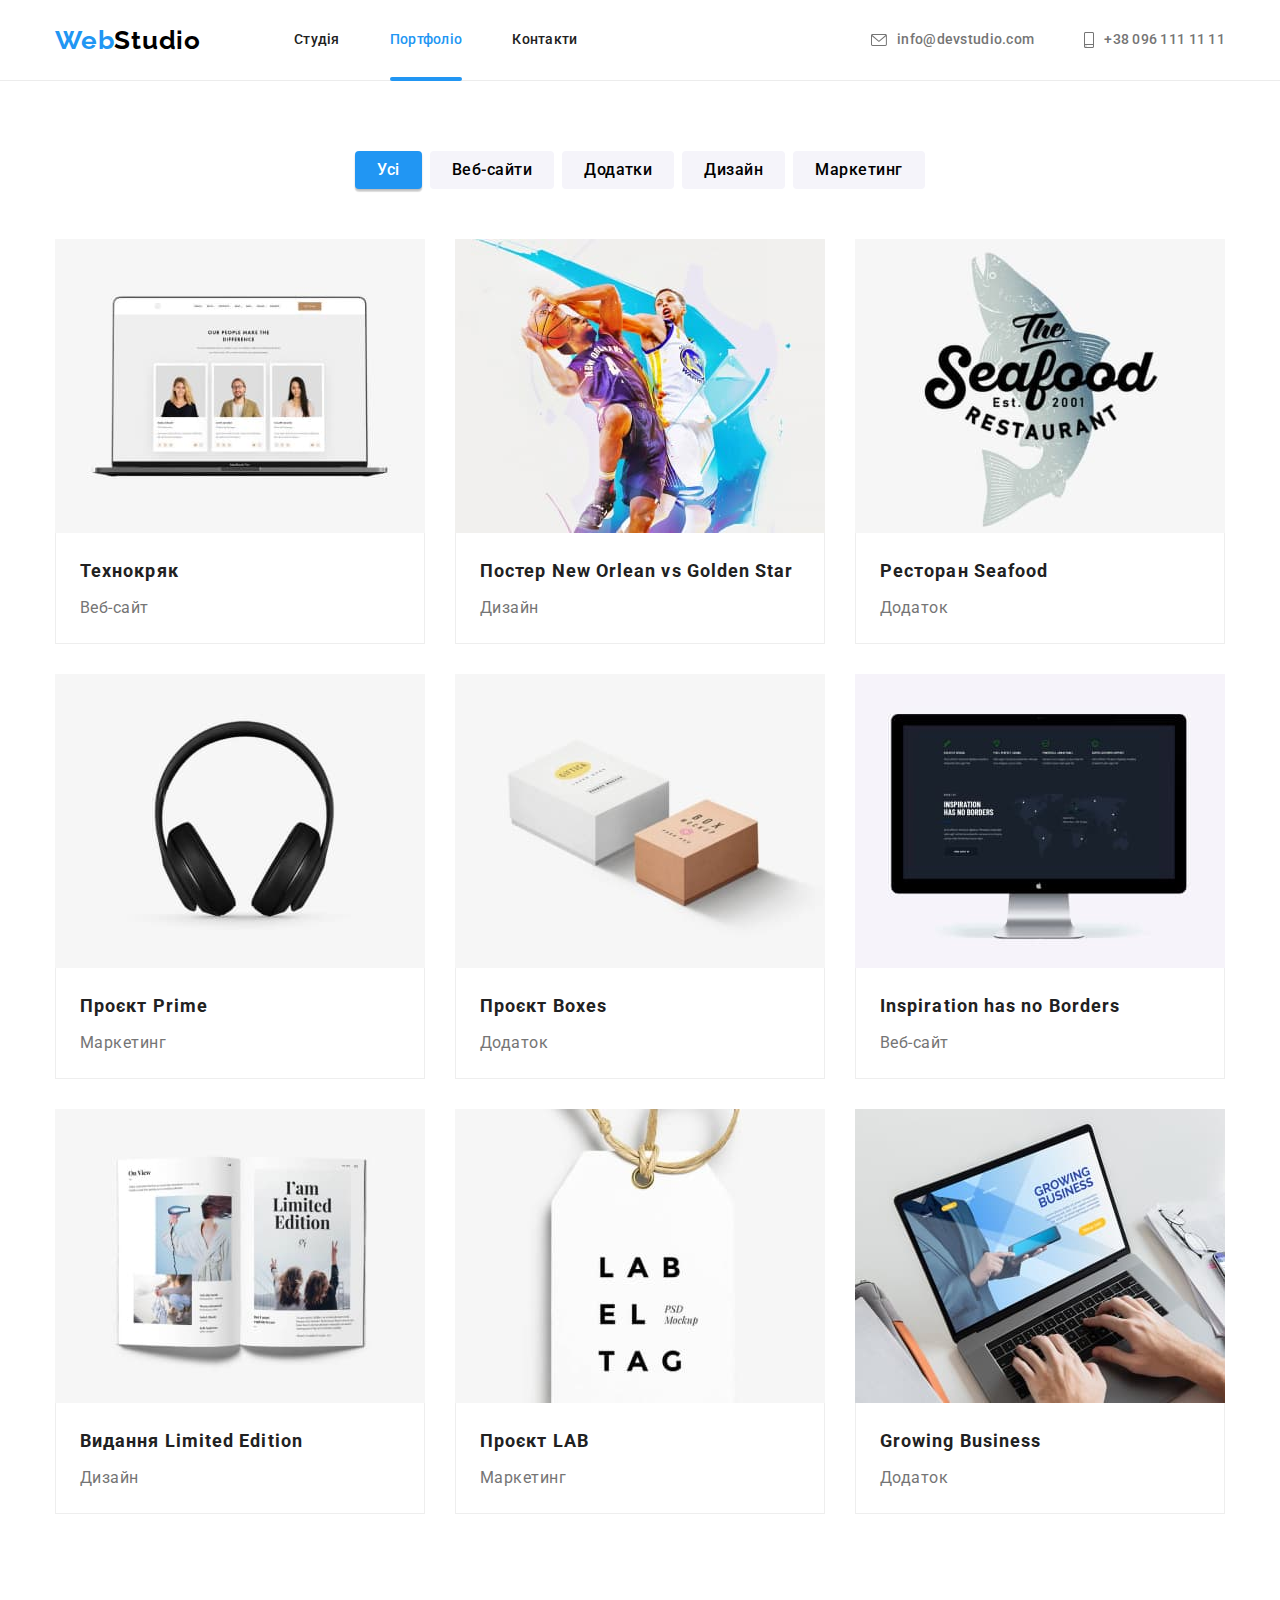
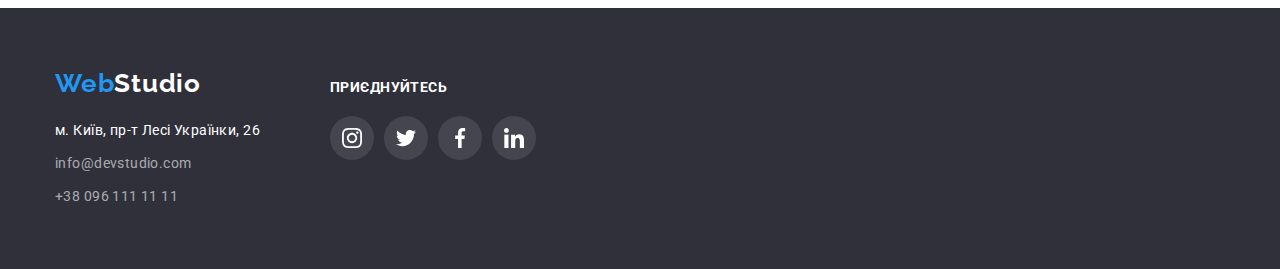
==== portfolio.html @ 8f5ef397 "переведення файлів з 5 в 6" ====
<!DOCTYPE html>
<html lang="uk">
  <head>
    <meta charset="UTF-8" />
    <meta http-equiv="X-UA-Compatible" content="IE=edge" />
    <meta name="viewport" content="width=device-width, initial-scale=1.0" />
    <title>Portfolio</title>
    <link rel="preconnect" href="https://fonts.googleapis.com" />
    <link rel="preconnect" href="https://fonts.gstatic.com" crossorigin />
    <link
      href="https://fonts.googleapis.com/css2?family=Raleway:wght@700&family=Roboto:wght@400;500;700;900&display=swap"
      rel="stylesheet"
    />
    <link
      rel="stylesheet"
      href="https://cdn.jsdelivr.net/npm/modern-normalize@1.1.0/modern-normalize.min.css"
    />
    <link rel="stylesheet" href="./css/styles.css" />
  </head>
  <body>
    <!--header-->
    <header class="page-header">
      <div class="container page-header-container">
        <a class="logo" href="./index.html">
          <span class="logo-part">Web</span>Studio
        </a>
        <nav class="page-navigation">
          <ul class="list menu">
            <li class="menu-item">
              <a class="menu-link link" href="#Студія">Студія</a>
            </li>
            <li class="menu-item">
              <a class="menu-link link current" href="./portfolio.html">Портфоліо</a>
            </li>
            <li class="menu-item">
              <a class="menu-link link" href="#Контакти">Контакти</a>
            </li>
          </ul>
        </nav>
        <ul class="list contact-list">
          <li>
            <a class="contact-link link" href="mailto:info@devstudio.com">
              <svg aria-label="конверт іконка" width="16" height="12">
                <use href="./images/sprite.svg#icon-envelope"></use>
              </svg>
              info@devstudio.com
            </a>
          </li>
          <li>
            <a class="contact-link link" href="tel:+380961111111">
              <svg aria-label="телефон іконка" width="10" height="16">
                <use href="./images/sprite.svg#icon-phone"></use>
              </svg>
              +38 096 111 11 11
            </a>
          </li>
        </ul>
      </div>
    </header>
    <!--main-->
    <main>
      <section class="portfolio-header">
        <div class="container">
          <h1 class="visually-hidden">Готові роботи</h1>
          <!--Фільтри-->
          <ul class="list button-list">
            <li><button type="button" class="filter-btn active">Усі</button></li>
            <li><button type="button" class="filter-btn">Веб-сайти</button></li>
            <li><button type="button" class="filter-btn">Додатки</button></li>
            <li><button type="button" class="filter-btn">Дизайн</button></li>
            <li><button type="button" class="filter-btn">Маркетинг</button></li>
          </ul>
          <!--Проекти-->
          <ul class="list projects-list">
            <li class="card-projects">
            <a href="" class="card-projects-link link">
              <div class="projects-description">
              <img
                src="./images/projects_1.jpg"
                alt="На моніторі демонструється веб-сайт"
                width="370"
              />
              <p class="projects-overlay">Ресурс пропонує комплексні пропозиції з різним рівнем функціоналу та сервісів. Все це дозволить відвідувачу отримати вичерпні відомості про компанію чи приватну особу.</p>
              </div>
              <div class="border-botton-projects">
                <h2 class="projects-name">Технокряк</h2>
                <p class="projects-specification">Веб-сайт</p>
              </div>
              </a>
            </li>
            <li class="card-projects">
              <a href="" class="card-projects-link link">
                <div class="projects-description">
              <img
                src="./images/projects_2.jpg"
                alt="Два баскетболісти в стрибку боряться за м'яч"
                width="370"
              />
              <p class="projects-overlay">Ресурс пропонує комплексні пропозиції з різним рівнем функціоналу та сервісів. Все це дозволить відвідувачу отримати вичерпні відомості про компанію чи приватну особу.</p>
              </div>
              <div class="border-botton-projects">
                <h2 lang="en" class="projects-name">
                  Постер New Orlean vs Golden Star
                </h2>
                <p class="projects-specification">Дизайн</p>
              </div>
              </a>
            </li>
            <li class="card-projects">
              <a href="" class="card-projects-link link">
                <div class="projects-description">
              <img
                src="./images/projects_3.jpg"
                alt="На фоні риби зазначена назва ресторану і коротка інформація"
                width="370"
              />
              <p class="projects-overlay">Ресурс пропонує комплексні пропозиції з різним рівнем функціоналу та сервісів. Все це дозволить відвідувачу отримати вичерпні відомості про компанію чи приватну особу.</p>
              </div>
              <div class="border-botton-projects">
                <h2 lang="en" class="projects-name">Ресторан Seafood</h2>
                <p class="projects-specification">Додаток</p>
              </div>
              </a>
            </li>
            <li class="card-projects">
              <a href="" class="card-projects-link link">
                <div class="projects-description">
              <img
                src="./images/projects_4.jpg"
                alt="Навушники діджея"
                width="370"
              />
              <p class="projects-overlay">Ресурс пропонує комплексні пропозиції з різним рівнем функціоналу та сервісів. Все це дозволить відвідувачу отримати вичерпні відомості про компанію чи приватну особу.</p>
              </div>
              <div class="border-botton-projects">
                <h2 lang="en" class="projects-name">Проєкт Prime</h2>
                <p class="projects-specification">Маркетинг</p>
              </div>
              </a>
            </li>
            <li class="card-projects">
              <a href="" class="card-projects-link link">
                <div class="projects-description">
              <img
                src="./images/projects_5.jpg"
                alt="Біла та коричнева коробка на білому фоні"
                width="370"
              />
              <p class="projects-overlay">Ресурс пропонує комплексні пропозиції з різним рівнем функціоналу та сервісів. Все це дозволить відвідувачу отримати вичерпні відомості про компанію чи приватну особу.</p>
              </div>
              <div class="border-botton-projects">
                <h2 lang="en" class="projects-name">Проєкт Boxes</h2>
                <p class="projects-specification">Додаток</p>
              </div>
              </a>
            </li>
            <li class="card-projects">
              <a href="" class="card-projects-link link">
                <div class="projects-description">
              <img
                src="./images/projects_6.jpg"
                alt="Інформація на чорному фоні екрана монітора"
                width="370"
              />
              <p class="projects-overlay">Ресурс пропонує комплексні пропозиції з різним рівнем функціоналу та сервісів. Все це дозволить відвідувачу отримати вичерпні відомості про компанію чи приватну особу.</p>
              </div>
              <div class="border-botton-projects">
                <h2 lang="en" class="projects-name">
                  Inspiration has no Borders
                </h2>
                <p class="projects-specification">Веб-сайт</p>
              </div>
              </a>
            </li>
            <li class="card-projects">
              <a href="" class="card-projects-link link">
                <div class="projects-description">
              <img
                src="./images/projects_7.jpg"
                alt="Розворот глянцевого журналу"
                width="370"
              />
              <p class="projects-overlay">Ресурс пропонує комплексні пропозиції з різним рівнем функціоналу та сервісів. Все це дозволить відвідувачу отримати вичерпні відомості про компанію чи приватну особу.</p>
              </div>
              <div class="border-botton-projects">
                <h2 lang="en" class="projects-name">Видання Limited Edition</h2>
                <p class="projects-specification">Дизайн</p>
              </div>
              </a>
            </li>
            <li class="card-projects">
              <a href="" class="card-projects-link link">
                <div class="projects-description">
              <img
                src="./images/projects_8.jpg"
                alt="Чорний текст на білій бірці"
                width="370"
              />
              <p class="projects-overlay">Ресурс пропонує комплексні пропозиції з різним рівнем функціоналу та сервісів. Все це дозволить відвідувачу отримати вичерпні відомості про компанію чи приватну особу.</p>
              </div>
              <div class="border-botton-projects">
                <h2 lang="en" class="projects-name">Проєкт LAB</h2>
                <p class="projects-specification">Маркетинг</p>
              </div>
              </a>
            </li>
            <li class="card-projects">
              <a href="" class="card-projects-link link">
                <div class="projects-description">
              <img
                src="./images/projects_9.jpg"
                alt="Руки чоловіка на клавіатурі заповнюють інформацію"
                width="370"
              />
              <p class="projects-overlay">Ресурс пропонує комплексні пропозиції з різним рівнем функціоналу та сервісів. Все це дозволить відвідувачу отримати вичерпні відомості про компанію чи приватну особу.</p>
              </div>
              <div class="border-botton-projects">
                <h2 lang="en" class="projects-name">Growing Business</h2>
                <p class="projects-specification">Додаток</p>
              </div>
              </a>
            </li>
          </ul>
        </div>
      </section>
    </main>
    <!--footer-->
    <footer class="page-bottom">
    <div class="container bottom-box">
        <div class="footer-left">
          <!--Логотип-->
        <a class="bottom-logo" href="./index.html">
          <span class="bottom-logo-part">Web</span>Studio
        </a>
        <!--Контактна інформація-->
        <address>
          <ul class="list">
            <li class="retreat">
              <a
                class="map-point bottom-link"
                href="https://goo.gl/maps/6KuGbbGbc5p562526"
                target="_blank"
                rel="nooperer norefferer nofollow"
              >
                м. Київ, пр-т Лесі Українки, 26
              </a>
            </li>
            <li class="retreat">
              <a
                class="bottom-contact-mail bottom-link"
                href="mailto:info@devstudio.com"
              >
                info@devstudio.com
              </a>
            </li>
            <li class="retreat">
              <a
                class="bottom-phone-number bottom-link"
                href="tel:+380961111111"
              >
                +38 096 111 11 11
              </a>
              </div>
              <!--Соціальні мережі-->
              <div class="join-container">
                <h3 class="join">Приєднуйтесь</h3>
                <ul class="social-list list">
                  <!--Інстаграм-->
                  <li class="social-list-item">
                    <a href="" class="social-list-link-join">
                      <svg
                        lang="en"
                        aria-label="instagram icon"
                        width="20" height="20"
                      >
                        <use href="./images/sprite.svg#icon-instagram"></use>
                      </svg>
                    </a>
                  </li>
                  <!--Твітер-->
                  <li class="social-list-item">
                    <a href="" class="social-list-link-join">
                      <svg
                        lang="en"
                        aria-label="twitter icon"
                        width="20" height="20"
                      >
                        <use href="./images/sprite.svg#icon-twitter"></use>
                      </svg>
                    </a>
                  </li>
                  <!--Фейсбук-->
                  <li class="social-list-item">
                    <a href="" class="social-list-link-join">
                      <svg
                        lang="en"
                        aria-label="facebook icon"
                        width="20" height="20"
                      >
                        <use href="./images/sprite.svg#icon-facebook"></use>
                      </svg>
                    </a>
                  </li>
                  <!--Лінкедин-->
                  <li class="social-list-item">
                    <a href="" class="social-list-link-join">
                      <svg
                        lang="en"
                        aria-label="linkedin icon"
                        width="20" height="20"
                      >
                        <use href="./images/sprite.svg#icon-linkedin"></use>
                      </svg>
                    </a>
                  </li>
                </ul>
              </div>
            </li>
          </ul>
        </address>
      </div>
    </footer>
  </body>
</html>
---- css/styles.css ----
:root {
  --transition-dur-and-func: 250ms cubic-bezier(0.4, 0, 0.2, 1);
  --accent-color: #2196f3;
}

a {
  text-decoration: none;
}

.list {
  list-style: none;
}

.link {
  text-decoration: none;
}

.title {
  font-weight: 700;
  font-size: 36px;
  line-height: 1.17;
  text-align: center;
  letter-spacing: 0.03em;
  margin-bottom: 50px;
}

address {
  font-style: normal;
}

button {
  cursor: pointer;
}

img {
  display: block;
}
h1,
h2,
h3,
h4,
p {
  margin-top: 0;
  margin-bottom: 0;
}

ul,
ol {
  margin-top: 0;
  margin-bottom: 0;
  padding-left: 0;
}

body {
  font-family: "Roboto", sans-serif;
  color: #212121;
}

.container {
  width: 1200px;
  margin-left: auto;
  margin-right: auto;
  padding-left: 15px;
  padding-right: 15px;
}

.section {
  padding-top: 94px;
  padding-bottom: 94px;
}
/*===================HEADER===================*/
.page-header {
  border-bottom: 1px solid #ececec;
}

.page-header-container {
  display: flex;
  align-items: center;
}

.logo {
  color: #000000;
  margin-right: 93px;
}

.logo-part {
  color: #2196f3;
}

.logo,
.logo-part {
  font-family: "Raleway", sans-serif;
  font-weight: 700;
  font-size: 26px;
  line-height: 1.19;
  letter-spacing: 0.03em;
}

.menu {
  display: flex;
  column-gap: 50px;
  margin-left: auto;
}

.menu-link {
  display: inline-block;
  font-weight: 500;
  font-size: 14px;
  line-height: 1.14;
  letter-spacing: 0.02em;
  color: #212121;
  padding-top: 32px;
  padding-bottom: 32px;
  transition: color var(--transition-dur-and-func);
}

.menu-item {
  position: relative;
}

.menu-link:hover,
.menu-link:focus,
.menu-link:active {
  color: var(--accent-color);
}

.menu-link.current::after {
  content: "";
  position: absolute;
  left: 0;
  bottom: -1px;
  display: block;
  width: 100%;
  height: 4px;
  background-color: var(--accent-color);
  border-radius: 2px;
}

.link.current {
  color: var(--accent-color);
}

.contact-list {
  display: flex;
  column-gap: 50px;
  margin-left: auto;
}

.contact-link {
  display: flex;
  align-items: center;
  justify-content: center;
  font-weight: 500;
  font-size: 14px;
  line-height: 1.14;
  letter-spacing: 0.02em;
  fill: #757575;
  color: #757575;
  column-gap: 10px;
  transition: color var(--transition-dur-and-func),
    fill var(--transition-dur-and-func);
}

.contact-link:hover,
.contact-link:focus {
  color: var(--accent-color);
  fill: var(--accent-color);
}

/*===================/header====================*/
/*====================MAIN======================*/
/*===================SECTION 1==================*/
.main-top {
  background-image: linear-gradient(
      rgba(47, 48, 58, 0.4),
      rgba(47, 48, 58, 0.4)
    ),
    url(../images/bg.jpg);
  background-size: cover;
  max-width: 1600px;
  background-color: #c4c4c4;
  padding-top: 200px;
  padding-bottom: 200px;
  margin: 0 auto;
}

.headline {
  font-weight: 900;
  font-size: 44px;
  line-height: 1.36;
  text-align: center;
  letter-spacing: 0.06em;
  text-transform: uppercase;
  margin-bottom: 30px;
  color: #ffffff;
}

/*buttom*/
.modal-open-btn {
  font-family: "Roboto", sans-serif;
  font-weight: 700;
  font-size: 16px;
  line-height: 1.88;
  letter-spacing: 0.06em;
  padding-left: 32px;
  padding-right: 32px;
  padding-top: 10px;
  padding-bottom: 10px;
  margin: 0 auto;
  border: 0;
  display: block;
  border-radius: 4px;
  box-shadow: (0px 4px 4px rgba(0, 0, 0, 0.25));
  color: #ffffff;
  background-color: #2196f3;
  transition: background-color var(--transition-dur-and-func);
}

.modal-open-btn:hover,
.modal-open-btn:focus {
  background-color: #188ce8;
}
/*===================/section 1==================*/
/*====================SECTION 2==================*/
.features-list {
  display: flex;
  gap: 30px;
}

.features-decor-list {
  display: flex;
  justify-content: center;
  column-gap: 30px;
}

.features-decor {
  display: flex;
  align-items: center;
  justify-content: center;
  height: 120px;
  margin-bottom: 30px;
  background-color: #f5f4fa;
  border-radius: 4px;
}

.card {
  flex-basis: calc((100% - 90px) / 4);
}

.features-top {
  padding-top: 94px;
}

.visually-hidden {
  position: absolute;
  white-space: nowrap;
  width: 1px;
  height: 1px;
  overflow: hidden;
  border: 0;
  padding: 0;
  clip: rect(0 0 0 0);
  clip-path: inset(50%);
  margin: -1px;
}

.features {
  font-weight: 700;
  font-size: 14px;
  line-height: 1.14;
  letter-spacing: 0.03em;
  text-transform: uppercase;
  margin-bottom: 10px;
}

.features-description {
  font-size: 14px;
  line-height: 1.71;
  letter-spacing: 0.03em;
  color: #757575;
}
/*===================/section 2==================*/
/*====================section 3==================*/

.working-list {
  display: flex;
  gap: 30px;
}

.working-img {
  position: relative;
  flex-basis: calc(100% / 3 - 30px);
}

.section.about {
  padding-top: 0;
}

.about-overlay {
  display: flex;
  justify-content: center;
  align-items: center;
  height: 70px;
  font-weight: 700;
  font-size: 14px;
  line-height: 1.14;
  text-align: center;
  letter-spacing: 0.03em;
  text-transform: uppercase;
  color: #ffffff;
  background-color: rgba(47, 48, 58, 0.8);
  position: absolute;
  width: 100%;
  bottom: 0;
  left: 0;
}
/*===================/section 3==================*/
/*====================SECTION 4==================*/
.member-header {
  background-color: #f5f4fa;
}

.member-list {
  display: flex;
  flex-wrap: wrap;
  gap: 30px;
}

.member-list-card {
  flex-basis: calc((100% - 90px) / 4);
  background-color: #ffffff;
  border-radius: 0px 0px 4px 4px;
  box-shadow: 0px 1px 3px rgba(0, 0, 0, 0.12), 0px 1px 1px rgba(0, 0, 0, 0.14),
    0px 2px 1px rgba(0, 0, 0, 0.2);
}

.container-text {
  padding-top: 30px;
  padding-bottom: 30px;
}

.member-name {
  font-weight: 500;
  font-size: 16px;
  line-height: 1.19;
  text-align: center;
  letter-spacing: 0.03em;
  margin-bottom: 10px;
}

.team-position {
  font-size: 16px;
  line-height: 1.19;
  text-align: center;
  letter-spacing: 0.03em;
  color: #757575;
  margin-bottom: 16px;
}

.social-list {
  display: flex;
  justify-content: center;
  column-gap: 10px;
}

.social-list-link {
  display: flex;
  align-items: center;
  justify-content: center;
  width: 44px;
  height: 44px;
  border-radius: 50%;
  fill: #afb1b8;
  transition: background-color var(--transition-dur-and-func),
    fill var(--transition-dur-and-func);
}

.social-list-link:hover,
.social-list-link:focus {
  background-color: var(--accent-color);
  fill: #ffffff;
}

/*===================/section 4==================*/
/*====================SECTION 5==================*/
.client-list {
  display: flex;
  justify-content: center;
  column-gap: 30px;
}

.client-list-link {
  display: flex;
  align-items: center;
  justify-content: center;
  height: 92px;
  border: 1px solid #afb1b8;
  border-radius: 4px;
  fill: #afb1b8;
  transition: border-color var(--transition-dur-and-func),
    fill var(--transition-dur-and-func);
}

.client-list-link:hover,
.client-list-link:focus {
  border-color: var(--accent-color);
  fill: var(--accent-color);
}

.client-list-item {
  flex-basis: calc((100% - 30px * 5) / 6);
}

/*===================/section 5==================*/
/*=====================/main====================*/
/*====================FOOTER====================*/
.page-bottom {
  padding-top: 60px;
  padding-bottom: 60px;
  background-color: #2f303a;
}

.bottom-box {
  display: flex;
  align-items: baseline;
  column-gap: 70px;
}

.footer-left {
  display: flex;
  flex-direction: column;
}

.bottom-logo {
  color: #ffffff;
  margin-bottom: 20px;
}

.bottom-logo-part {
  color: #2196f3;
}

.bottom-logo,
.bottom-logo-part {
  font-family: "Raleway", sans-serif;
  font-weight: 700;
  font-size: 26px;
  line-height: 1.19;
  letter-spacing: 0.03em;
}

.retreat:not(:last-child) {
  margin-bottom: 9px;
}

.map-point {
  font-size: 14px;
  line-height: 1.71;
  letter-spacing: 0.03em;
  color: #ffffff;
}

.bottom-contact-mail {
  font-size: 14px;
  line-height: 1.71;
  letter-spacing: 0.03em;
  color: rgb(255, 255, 255, 60%);
}

.bottom-phone-number {
  font-size: 14px;
  line-height: 1.71;
  letter-spacing: 0.03em;
  color: rgb(255, 255, 255, 60%);
}

.bottom-link {
  transition: color var(--transition-dur-and-func);
}

.bottom-link:hover,
.bottom-link:focus {
  color: var(--accent-color);
}

.join-container {
  display: flex;
  flex-direction: column;
}

.join {
  font-family: "Roboto";
  font-weight: 700;
  font-size: 14px;
  line-height: 1.14;
  letter-spacing: 0.03em;
  text-transform: uppercase;
  color: #ffffff;
  margin-bottom: 20px;
}

.social-list-link-join {
  display: flex;
  align-items: center;
  justify-content: center;
  width: 44px;
  height: 44px;
  border-radius: 50%;
  background: rgba(255, 255, 255, 0.1);
  fill: #ffffff;
  transition: background-color var(--transition-dur-and-func);
}

.social-list-link-join:hover,
.social-list-link-join:focus {
  background-color: var(--accent-color);
}

/*======================/footer==================*/

/*=====================PORTFOLIO=================*/
.portfolio-header {
  padding-top: 70px;
  padding-bottom: 94px;
}

/*======================FILTERS===================*/
.filter-btn.active {
  background-color: var(--accent-color);
  color: #ffffff;
  box-shadow: 0px 3px 1px rgba(0, 0, 0, 0.1), 0px 1px 2px rgba(0, 0, 0, 0.08),
    0px 2px 2px rgba(0, 0, 0, 0.12);
}

.button-list {
  margin-bottom: 50px;
  display: flex;
  justify-content: center;
  gap: 8px;
}

.filter-btn {
  font-family: "Roboto", sans-serif;
  font-weight: 500;
  font-size: 16px;
  line-height: 1.63;
  text-align: center;
  letter-spacing: 0.03em;
  background-color: #f5f4fa;
  border: 0;
  border-radius: 4px;
  padding-top: 6px;
  padding-bottom: 6px;
  padding-left: 22px;
  padding-right: 22px;
  transition: box-shadow var(--transition-dur-and-func),
    color var(--transition-dur-and-func),
    background-color var(--transition-dur-and-func);
}

.filter-btn:hover,
.filter-btn:focus {
  color: #ffffff;
  background-color: var(--accent-color);
  box-shadow: 0px 3px 1px rgba(0, 0, 0, 0.1), 0px 1px 2px rgba(0, 0, 0, 0.08),
    0px 2px 2px rgba(0, 0, 0, 0.12);
}
/*====================/filters===================*/
/*====================PROJECTS===================*/
.projects-list {
  display: flex;
  flex-wrap: wrap;
}

.projects-description {
  position: relative;
  overflow: hidden;
}

.card-projects-link:hover .projects-overlay,
.card-projects-link:focus .projects-overlay {
  transform: translateY(0%);
}

.projects-overlay {
  display: flex;
  justify-content: center;
  align-items: center;
  position: absolute;
  padding-left: 24px;
  padding-right: 24px;
  top: 0;
  left: 0;
  height: 100%;
  width: 100%;
  overflow: auto;
  transform: translateY(100%);
  font-family: "Roboto";
  font-style: normal;
  font-weight: 400;
  font-size: 18px;
  line-height: 1.55;
  letter-spacing: 0.03em;
  background-color: rgba(33, 150, 243, 0.9);
  color: #ffffff;
  transition: transform var(--transition-dur-and-func);
}

.card-projects {
  flex-basis: calc((100% - 60px) / 3);
}

.card-projects:not(:nth-child(3n)) {
  margin-right: 30px;
}

.card-projects:not(:nth-last-child(-n + 3)) {
  margin-bottom: 30px;
}

.card-projects-link {
  display: block;
  transition: box-shadow var(--transition-dur-and-func);
}

.card-projects-link:hover,
.card-projects-link:focus {
  box-shadow: 0px 1px 1px rgba(0, 0, 0, 0.12), 0px 4px 4px rgba(0, 0, 0, 0.06),
    1px 4px 6px rgba(0, 0, 0, 0.16);
}

.border-botton-projects {
  border-right: 1px solid #eeeeee;
  border-left: 1px solid #eeeeee;
  border-bottom: 1px solid #eeeeee;
  padding-top: 20px;
  padding-bottom: 20px;
  padding-left: 24px;
  padding-right: 24px;
}

.projects-name {
  font-family: "Roboto";
  font-style: normal;
  font-weight: 700;
  font-size: 18px;
  line-height: 2;
  letter-spacing: 0.06em;
  margin-bottom: 4px;
  color: #212121;
}

.projects-specification {
  font-size: 16px;
  line-height: 1.88;
  letter-spacing: 0.03em;
  color: #757575;
}
/*=====================/projects=================*/

/*======================MODAL====================*/

.backdrop {
  position: fixed;
  top: 0;
  left: 0;
  z-index: 100;
  width: 100%;
  height: 100%;
  background-color: rgba(0, 0, 0, 0.2);
  transition: opacity 500ms ease, visibility 500ms ease;
}

.modal {
  position: absolute;
  top: 50%;
  left: 50%;
  transform: translate(-50%, -50%);
  width: 528px;
  height: 581px;
  background-color: #ffffff;
  box-shadow: 0px 1px 3px rgba(0, 0, 0, 0.12), 0px 1px 1px rgba(0, 0, 0, 0.14),
    0px 2px 1px rgba(0, 0, 0, 0.2);
  border-radius: 4px;
}

.modal-close-btn {
  display: flex;
  justify-content: center;
  align-items: center;
  position: absolute;
  top: 8px;
  right: 8px;
  width: 30px;
  height: 30px;
  padding: 0;
  background-color: transparent;
  border: 1px solid rgba(0, 0, 0, 0.1);
  border-radius: 50%;
  cursor: pointer;
}

.backdrop.is-hidden {
  opacity: 0;
  visibility: hidden;
  pointer-events: none;
}
/*=====================/modal====================*/
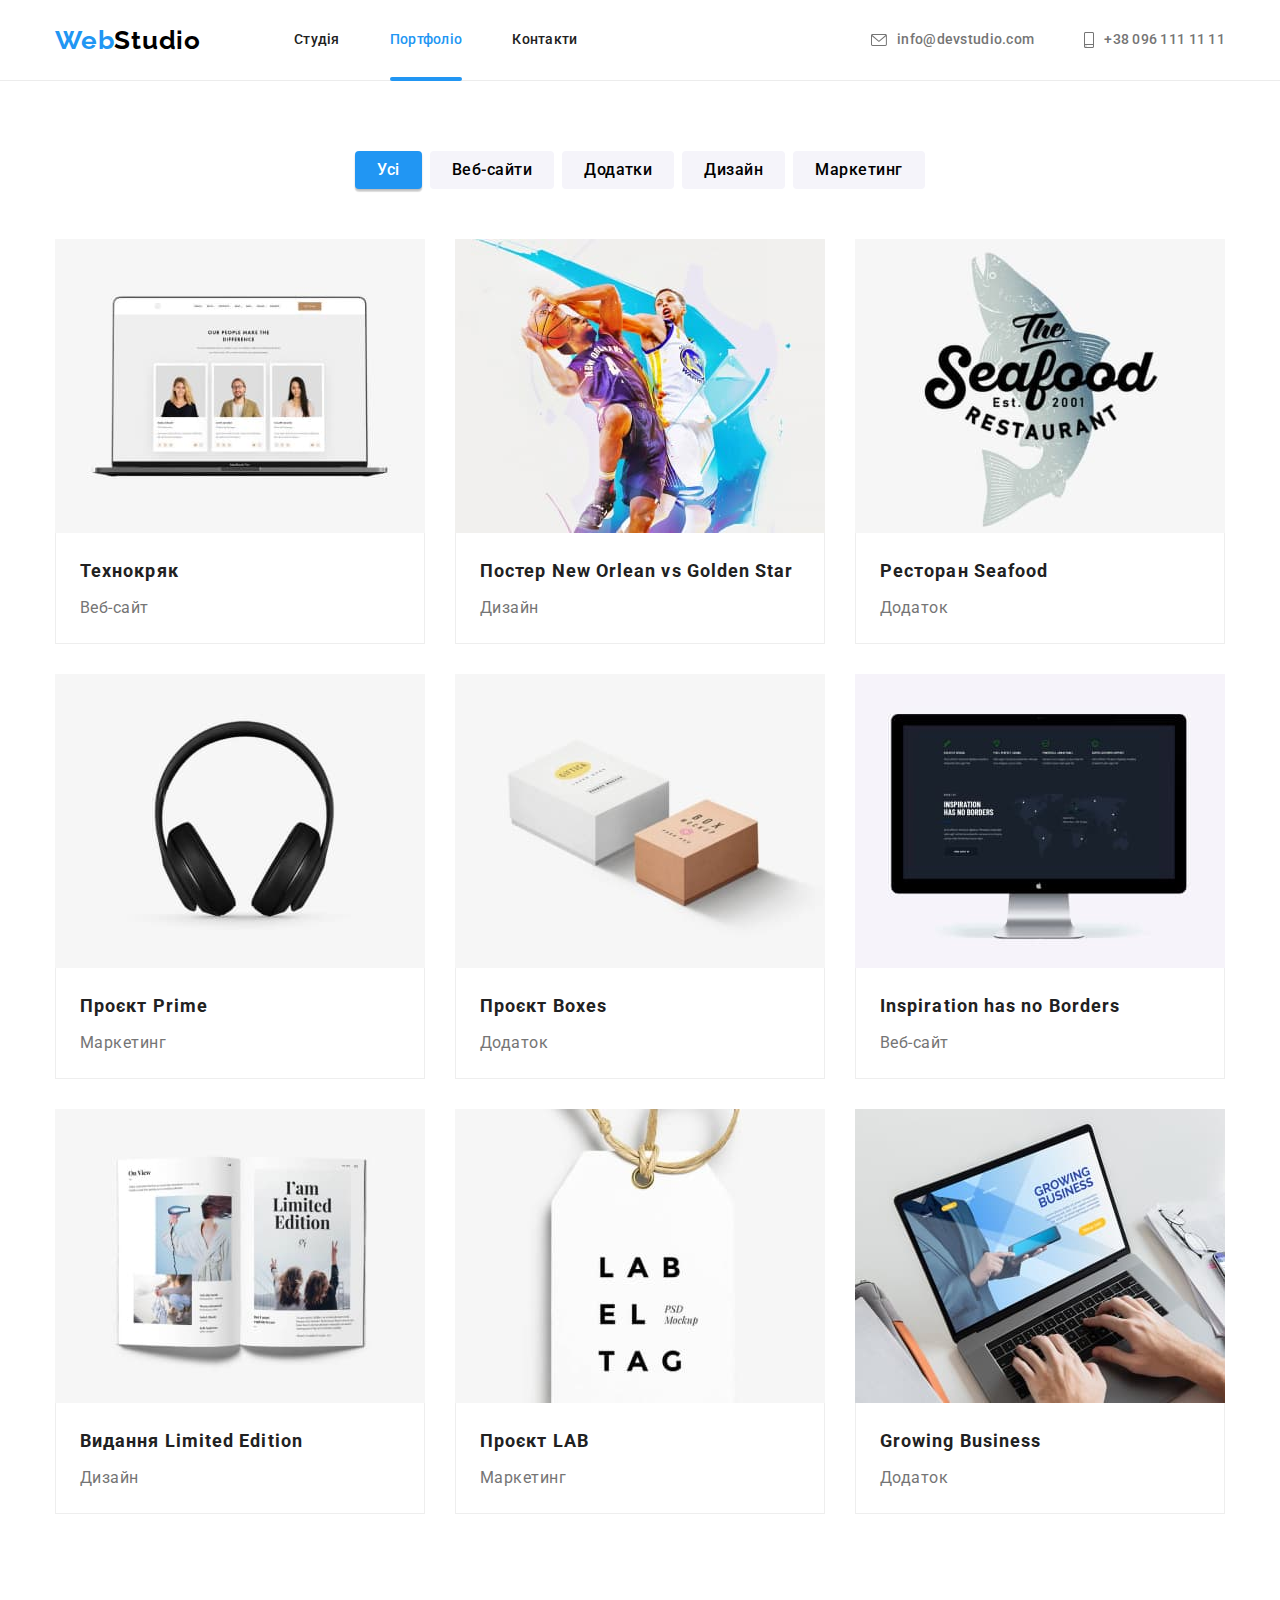
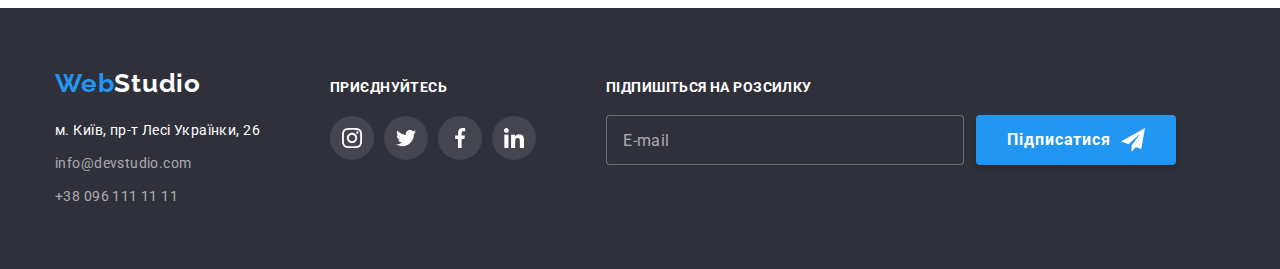
==== commit ed4feaea: "створення розсилки" ====
--- a/portfolio.html
+++ b/portfolio.html
@@ -318,6 +318,26 @@
             </li>
           </ul>
         </address>
+        <!--Підписка на розсилку-->
+          <div class="footer-mailing-box">
+           <p class="footer-miling-title">Підпишіться на розсилку</p>
+           <form class="footer-miling-form">
+            <label class="footer-mailing">
+              <input tapy="email"
+              class="footer-mailing-imput"
+              pattern="[a-z0-9._%+-]+@[a-z0-9.-]+\.[a-z]{2,4}$"
+              name="user_email"
+              placeholder="E-mail"
+              />
+            </label>
+            <button type="submit"
+            class="footer-mailing-buttom"
+            >Підписатися
+            <svg class="footer-mailing-buttom-icon" width="24" height="24">
+              <use href="./images/sprite.svg#icon-send"></use>
+            </svg>
+          </button>
+           </form>
       </div>
     </footer>
   </body>
--- a/css/styles.css
+++ b/css/styles.css
@@ -78,6 +78,7 @@
   align-items: center;
 }
 
+/* логотип */
 .logo {
   color: #000000;
   margin-right: 93px;
@@ -96,6 +97,7 @@
   letter-spacing: 0.03em;
 }
 
+/* навігація */
 .menu {
   display: flex;
   column-gap: 50px;
@@ -124,6 +126,7 @@
   color: var(--accent-color);
 }
 
+/* підкреслення */
 .menu-link.current::after {
   content: "";
   position: absolute;
@@ -140,6 +143,7 @@
   color: var(--accent-color);
 }
 
+/* контакти */
 .contact-list {
   display: flex;
   column-gap: 50px;
@@ -168,8 +172,13 @@
 }
 
 /*===================/header====================*/
+
 /*====================MAIN======================*/
 /*===================SECTION 1==================*/
+
+/* основний акцент */
+
+/* фоновий малюнок */
 .main-top {
   background-image: linear-gradient(
       rgba(47, 48, 58, 0.4),
@@ -184,6 +193,7 @@
   margin: 0 auto;
 }
 
+/* заголовок */
 .headline {
   font-weight: 900;
   font-size: 44px;
@@ -195,7 +205,7 @@
   color: #ffffff;
 }
 
-/*buttom*/
+/* buttom */
 .modal-open-btn {
   font-family: "Roboto", sans-serif;
   font-weight: 700;
@@ -222,6 +232,8 @@
 }
 /*===================/section 1==================*/
 /*====================SECTION 2==================*/
+
+/* особливості */
 .features-list {
   display: flex;
   gap: 30px;
@@ -251,6 +263,7 @@
   padding-top: 94px;
 }
 
+/*---приховування заголовку---- */
 .visually-hidden {
   position: absolute;
   white-space: nowrap;
@@ -282,6 +295,8 @@
 /*===================/section 2==================*/
 /*====================section 3==================*/
 
+/* чим ми займаємося */
+
 .working-list {
   display: flex;
   gap: 30px;
@@ -514,6 +529,72 @@
 .social-list-link-join:hover,
 .social-list-link-join:focus {
   background-color: var(--accent-color);
+}
+
+/*-Підписка на розсилку-*/
+.footer-miling-title {
+  font-weight: 700;
+  font-size: 14px;
+  line-height: 16px;
+  letter-spacing: 0.03em;
+  text-transform: uppercase;
+  color: #ffffff;
+  margin-bottom: 20px;
+}
+
+.footer-miling-form {
+  display: flex;
+  gap: 12px;
+}
+
+.footer-mailing-imput {
+  border: 1px solid rgba(255, 255, 255, 0.3);
+  border-radius: 4px;
+  background-color: #2f303a;
+  color: #ffffff;
+  cursor: text;
+  width: 358px;
+  height: 50px;
+  padding-left: 16px;
+}
+
+.footer-mailing-imput::placeholder {
+  font-size: 16px;
+  line-height: 20px;
+  letter-spacing: 0.03em;
+  color: rgba(255, 255, 255, 0.6);
+}
+
+.footer-mailing-buttom {
+  font-family: "Roboto", sans-serif;
+  font-style: normal;
+  font-weight: 700;
+  font-size: 16px;
+  line-height: 1.9;
+  background-color: var(--accent-color);
+  letter-spacing: 0.06em;
+  color: #ffffff;
+  margin: 0 auto;
+  border: 0;
+  border-radius: 4px;
+  width: 200px;
+  height: 50px;
+  display: flex;
+  align-items: center;
+  justify-content: center;
+  box-shadow: 0px 4px 4px rgba(0, 0, 0, 0.15);
+  transition: background-color var(--transition-dur-and-func);
+}
+
+.footer-mailing-buttom-icon {
+  fill: #ffffff;
+  margin-left: 10px;
+}
+
+.footer-mailing-buttom:focus,
+.footer-mailing-buttom:hover {
+  background-color: #188ce8;
+  box-shadow: 0px 4px 4px rgba(0, 0, 0, 0.15);
 }
 
 /*======================/footer==================*/
@@ -658,7 +739,7 @@
 }
 /*=====================/projects=================*/
 
-/*======================MODAL====================*/
+/*======================BACKDROP====================*/
 
 .backdrop {
   position: fixed;
@@ -671,17 +752,25 @@
   transition: opacity 500ms ease, visibility 500ms ease;
 }
 
+.backdrop.is-hidden {
+  opacity: 0;
+  visibility: hidden;
+  pointer-events: none;
+}
+
+/*=====================/backdrop====================*/
+/*=====================MODAL WINDOW================*/
 .modal {
   position: absolute;
   top: 50%;
   left: 50%;
   transform: translate(-50%, -50%);
   width: 528px;
-  height: 581px;
   background-color: #ffffff;
   box-shadow: 0px 1px 3px rgba(0, 0, 0, 0.12), 0px 1px 1px rgba(0, 0, 0, 0.14),
     0px 2px 1px rgba(0, 0, 0, 0.2);
   border-radius: 4px;
+  padding: 40px;
 }
 
 .modal-close-btn {
@@ -698,11 +787,189 @@
   border: 1px solid rgba(0, 0, 0, 0.1);
   border-radius: 50%;
   cursor: pointer;
-}
-
-.backdrop.is-hidden {
-  opacity: 0;
-  visibility: hidden;
-  pointer-events: none;
-}
-/*=====================/modal====================*/
+  transition: fill var(--transition-dur-and-func);
+}
+
+.modal-close-btn:focus,
+.modal-close-btn:hover {
+  fill: var(--accent-color);
+}
+/*=====================/modal window=================*/
+
+/*======================MODAL FORM====================*/
+.modal-form-title {
+  font-weight: 700;
+  font-size: 20px;
+  line-height: 23px;
+  text-align: center;
+  letter-spacing: 0.03em;
+  margin-bottom: 12px;
+}
+
+.modal-form {
+  display: flex;
+  flex-direction: column;
+}
+
+.modal-form-field {
+  margin-bottom: 10px;
+}
+
+.modal-form-imput {
+  cursor: text;
+  width: 100%;
+  height: 40px;
+  font-size: 12px;
+  border-radius: 4px;
+  border: 1px solid rgba(33, 33, 33, 0.2);
+  padding-left: 42px;
+  transition: border-color var(--transition-dur-and-func);
+}
+
+.modal-form-hint {
+  display: block;
+  font-size: 12px;
+  line-height: 14px;
+  letter-spacing: 0.01em;
+  color: #757575;
+  margin-bottom: 4px;
+}
+
+.modal-form-imput-wrappe {
+  position: relative;
+  display: block;
+}
+
+.modal-form-imput-icon {
+  position: absolute;
+  top: 50%;
+  transform: translateY(-50%);
+  left: 12px;
+  fill: #212121;
+  transition: fill var(--transition-dur-and-func);
+}
+
+.modal-form-imput:focus + .modal-form-imput-icon,
+.modal-form-imput:hover + .modal-form-imput-icon {
+  fill: var(--accent-color);
+}
+
+.modal-form-imput:focus,
+.modal-form-imput:hover {
+  outline: none;
+  border-color: var(--accent-color);
+}
+
+.modal-form-message {
+  cursor: text;
+  width: 100%;
+  height: 120px;
+  font-size: 12px;
+  border-radius: 4px;
+  border: 1px solid rgba(33, 33, 33, 0.2);
+  padding: 12px 16px;
+  resize: none;
+  transition: border-color var(--transition-dur-and-func);
+}
+
+.modal-form-message::placeholder {
+  font-size: 12px;
+  line-height: 14px;
+  letter-spacing: 0.01em;
+  color: rgba(117, 117, 117, 0.5);
+}
+
+.modal-form-message:focus,
+.modal-form-message:hover {
+  outline: none;
+  border-color: var(--accent-color);
+}
+
+.modal-form-check-field {
+  display: flex;
+  align-items: center;
+  justify-content: center;
+  margin-top: 20px;
+  margin-bottom: 30px;
+}
+
+.modal-form-check {
+  position: absolute;
+  appearance: none;
+}
+
+.modal-form-own-checkbox {
+  border: 2px solid #212121;
+  border-radius: 2px;
+  fill: #ffffff;
+  cursor: pointer;
+  margin-right: 7px;
+}
+
+.modal-form-own-checkbox-icon {
+  display: none;
+}
+
+.modal-form-check:checked + .modal-form-own-checkbox {
+  background-color: var(--accent-color);
+  border: none;
+}
+
+.modal-form-check:checked
+  + .modal-form-own-checkbox
+  .modal-form-own-checkbox-icon {
+  display: block;
+}
+
+.modal-form-check:focus + .modal-form-own-checkbox,
+.modal-form-check:hover + .modal-form-own-checkbox {
+  box-shadow: 0 0 0 1px rgba(24, 140, 232, 0.8);
+}
+
+.coordination {
+  font-size: 14px;
+  line-height: 24px;
+  letter-spacing: 0.03em;
+  color: #757575;
+}
+
+.conditions {
+  font-size: 14px;
+  line-height: 24px;
+  letter-spacing: 0.03em;
+  text-decoration-line: underline;
+  color: #2196f3;
+}
+
+.conditions:hover {
+  text-decoration: none;
+}
+
+.modal-form-submit {
+  font-family: "Roboto", sans-serif;
+  font-weight: 700;
+  font-size: 16px;
+  line-height: 1.88;
+  letter-spacing: 0.06em;
+  padding-left: 32px;
+  padding-right: 32px;
+  padding-top: 10px;
+  padding-bottom: 10px;
+  margin: 0 auto;
+  border: 0;
+  display: block;
+  border-radius: 4px;
+  color: #ffffff;
+  background-color: #2196f3;
+  box-shadow: 0px 4px 4px rgba(0, 0, 0, 0.15);
+  transition: background-color var(--transition-dur-and-func),
+    box-shadow var(--transition-dur-and-func);
+}
+
+.modal-form-submit:focus,
+.modal-form-submit:hover {
+  background-color: #188ce8;
+  box-shadow: 0px 4px 4px rgba(0, 0, 0, 0.15);
+}
+
+/*=====================/modal form====================*/
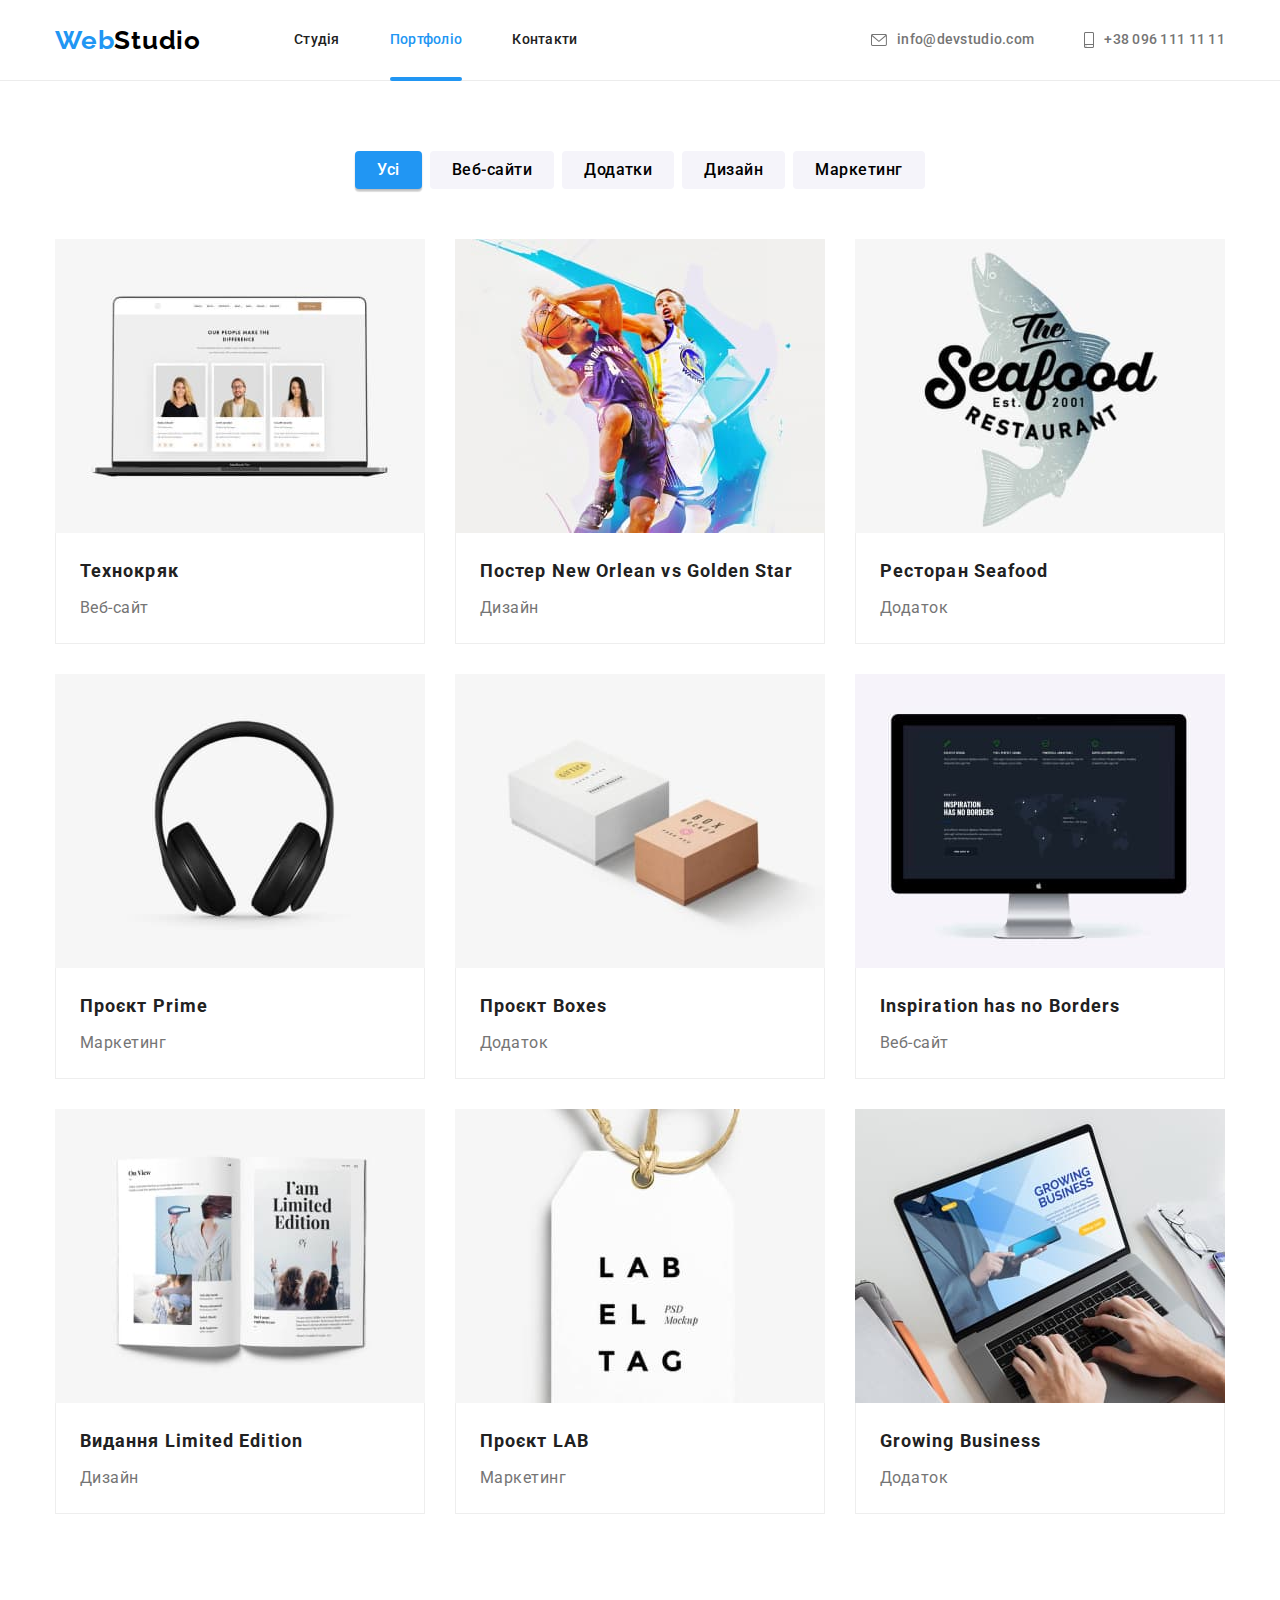
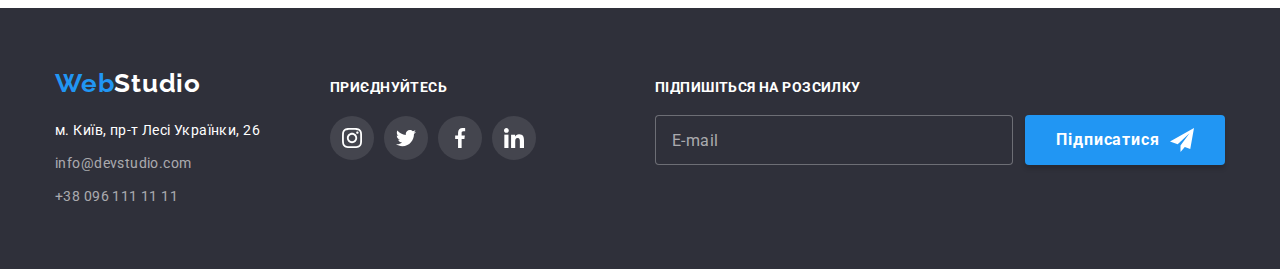
==== commit dcac450e: "додавання посилання" ====
--- a/portfolio.html
+++ b/portfolio.html
@@ -27,7 +27,7 @@
         <nav class="page-navigation">
           <ul class="list menu">
             <li class="menu-item">
-              <a class="menu-link link" href="#Студія">Студія</a>
+              <a class="menu-link link" href="./index.html">Студія</a>
             </li>
             <li class="menu-item">
               <a class="menu-link link current" href="./portfolio.html">Портфоліо</a>
--- a/css/styles.css
+++ b/css/styles.css
@@ -532,6 +532,10 @@
 }
 
 /*-Підписка на розсилку-*/
+.footer-mailing-box {
+  margin-left: auto;
+}
+
 .footer-miling-title {
   font-weight: 700;
   font-size: 14px;
